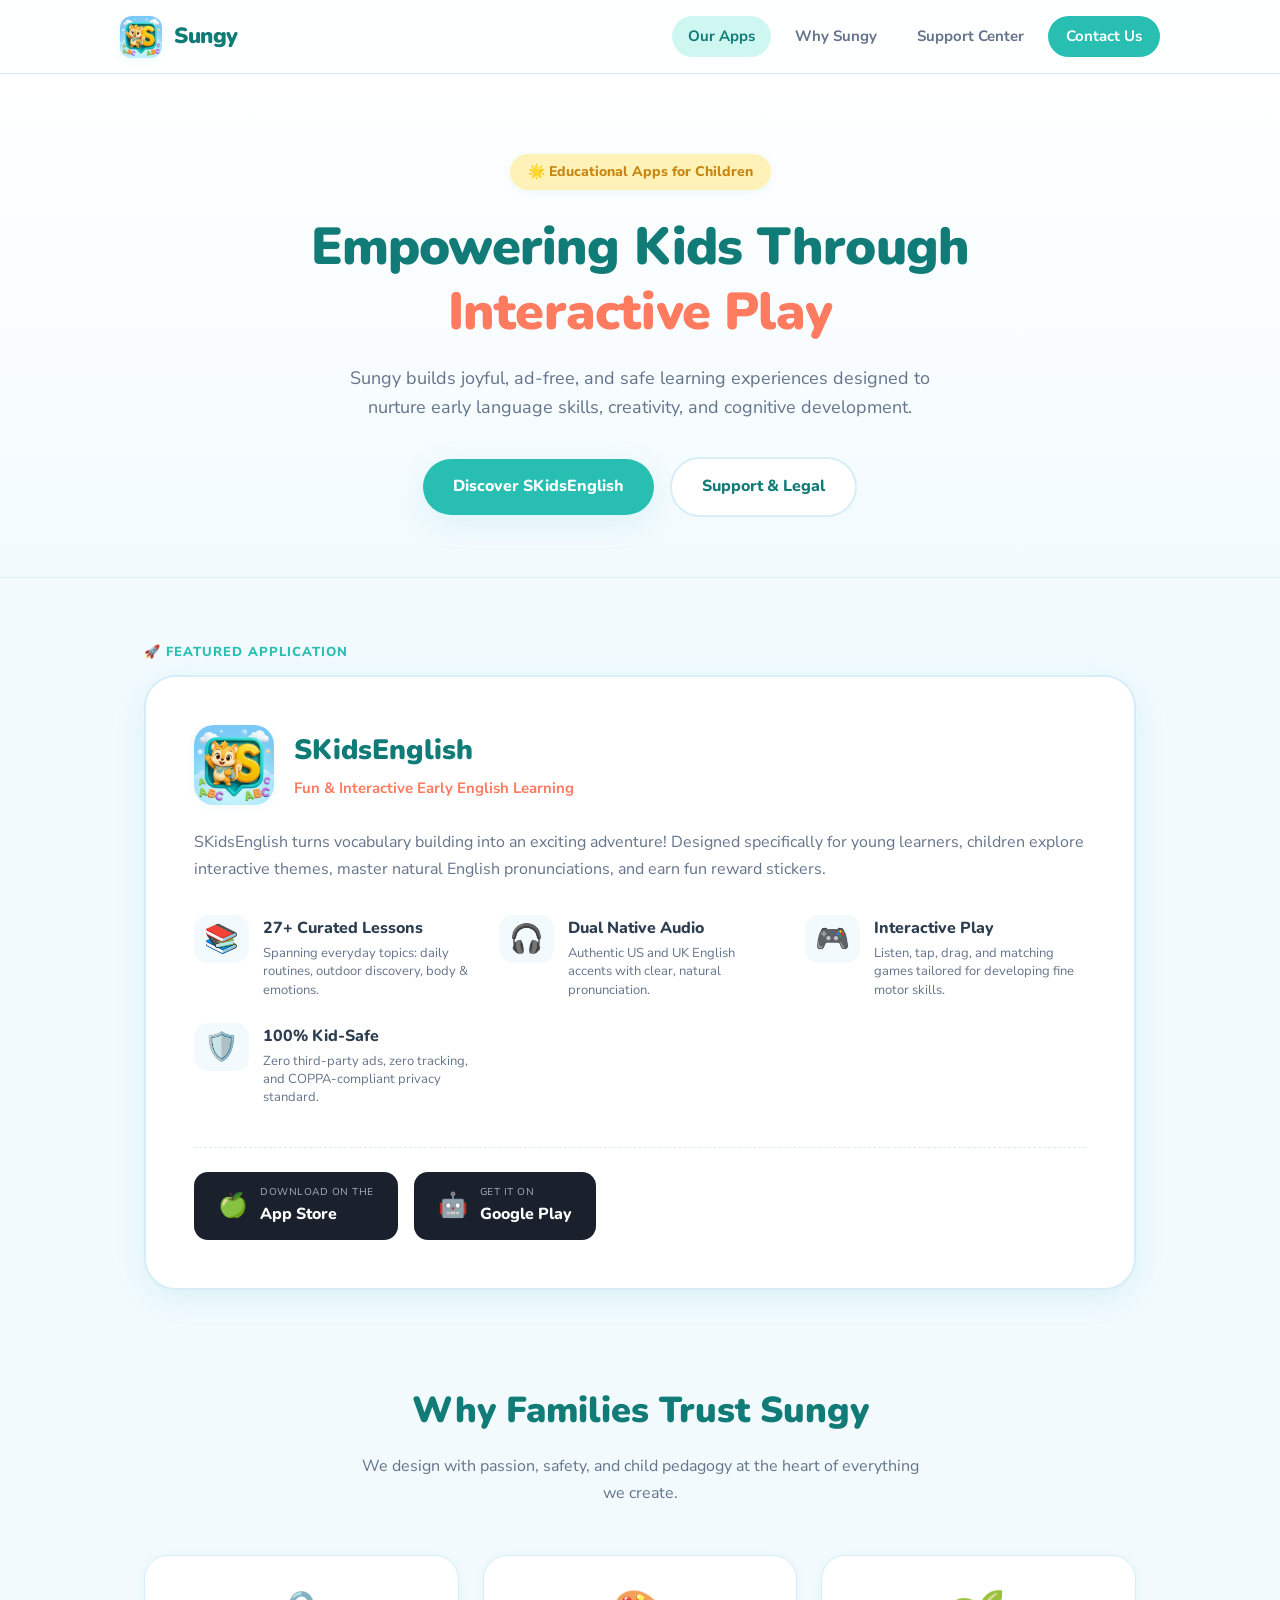
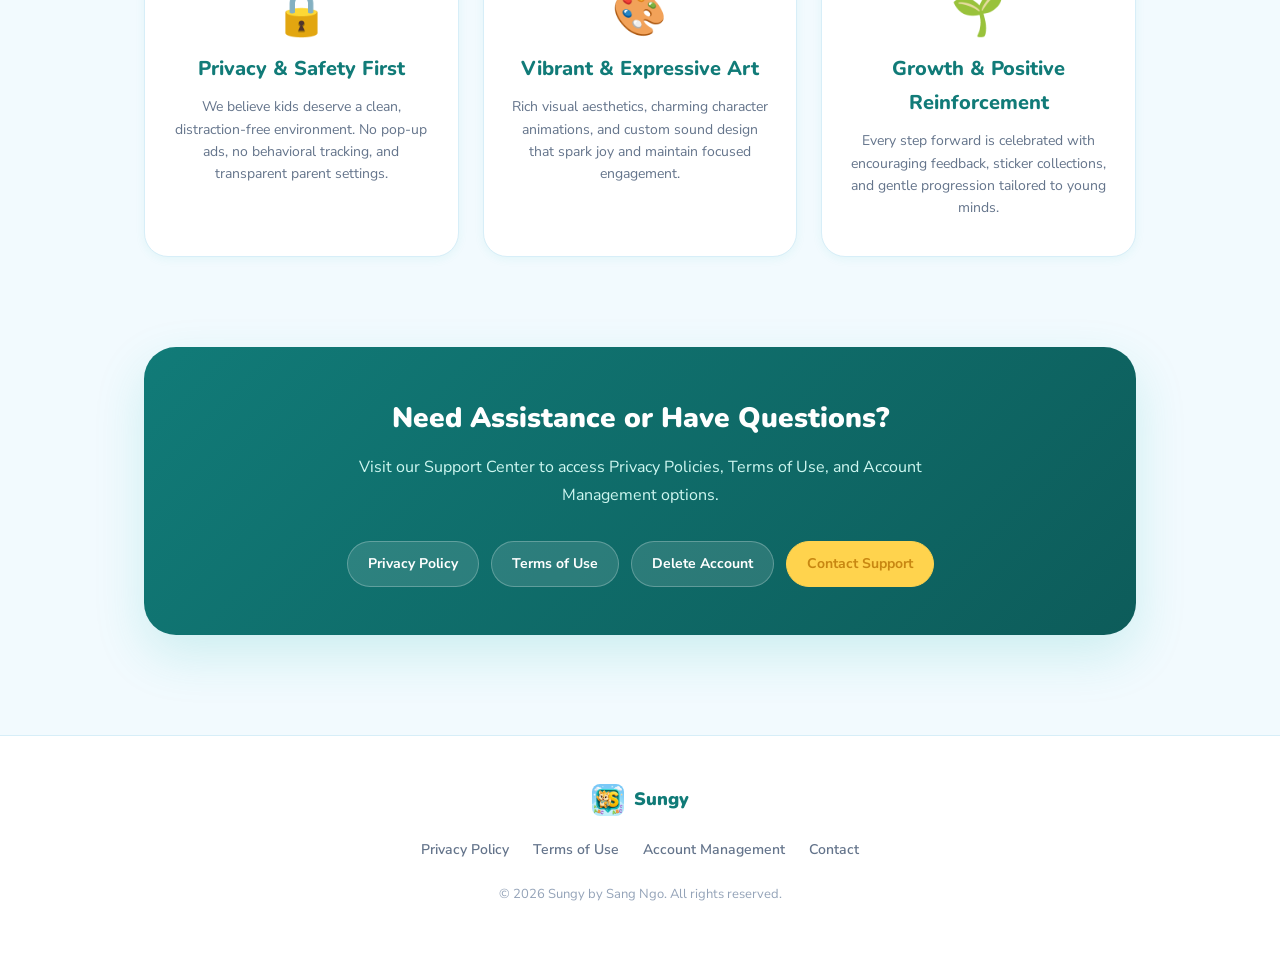
==== sungy-home/index.html @ ee7c5d1b "feat: add sungy-home landing page" ====
<!DOCTYPE html>
<html lang="en">
<head>
  <meta charset="UTF-8">
  <meta name="viewport" content="width=device-width, initial-scale=1.0">
  <title>Sungy – Inspiring Safe & Interactive Learning for Kids</title>
  <meta name="description" content="Sungy creates engaging, ad-free educational applications for children, featuring SKidsEnglish for early language acquisition.">
  <link rel="icon" type="image/png" href="icon.png">
  <link rel="stylesheet" href="style.css">
</head>
<body>

  <!-- Navbar -->
  <nav class="navbar">
    <div class="navbar-inner">
      <a href="index.html" class="nav-brand">
        <img src="icon.png" alt="Sungy Logo" class="nav-brand-icon">
        <span class="nav-brand-name">Sungy</span>
      </a>
      <ul class="nav-links">
        <li><a href="#apps" class="active">Our Apps</a></li>
        <li><a href="#about">Why Sungy</a></li>
        <li><a href="https://support.sungy.net/" target="_blank">Support Center</a></li>
        <li><a href="mailto:beanngo1990@gmail.com" class="btn-nav">Contact Us</a></li>
      </ul>
    </div>
  </nav>

  <!-- Hero Section -->
  <header class="hero">
    <div class="hero-container">
      <div class="hero-badge">🌟 Educational Apps for Children</div>
      <h1>Empowering Kids Through <span class="highlight">Interactive Play</span></h1>
      <p class="hero-subtitle">
        Sungy builds joyful, ad-free, and safe learning experiences designed to nurture early language skills, creativity, and cognitive development.
      </p>
      <div class="hero-cta">
        <a href="#skids-english" class="btn btn-primary">Discover SKidsEnglish</a>
        <a href="https://support.sungy.net/" class="btn btn-secondary" target="_blank">Support & Legal</a>
      </div>
    </div>
  </header>

  <main class="page">

    <!-- Featured App Section -->
    <section id="skids-english" class="featured-app-section">
      <div class="section-badge">🚀 Featured Application</div>
      <div class="app-card">
        <div class="app-info">
          <div class="app-header">
            <img src="icon.png" alt="SKidsEnglish Icon" class="app-icon">
            <div>
              <h2 class="app-title">SKidsEnglish</h2>
              <span class="app-tagline">Fun & Interactive Early English Learning</span>
            </div>
          </div>
          <p class="app-description">
            SKidsEnglish turns vocabulary building into an exciting adventure! Designed specifically for young learners, children explore interactive themes, master natural English pronunciations, and earn fun reward stickers.
          </p>

          <div class="feature-list">
            <div class="feature-item">
              <span class="feature-icon">📚</span>
              <div>
                <strong>27+ Curated Lessons</strong>
                <p>Spanning everyday topics: daily routines, outdoor discovery, body & emotions.</p>
              </div>
            </div>
            <div class="feature-item">
              <span class="feature-icon">🎧</span>
              <div>
                <strong>Dual Native Audio</strong>
                <p>Authentic US and UK English accents with clear, natural pronunciation.</p>
              </div>
            </div>
            <div class="feature-item">
              <span class="feature-icon">🎮</span>
              <div>
                <strong>Interactive Play</strong>
                <p>Listen, tap, drag, and matching games tailored for developing fine motor skills.</p>
              </div>
            </div>
            <div class="feature-item">
              <span class="feature-icon">🛡️</span>
              <div>
                <strong>100% Kid-Safe</strong>
                <p>Zero third-party ads, zero tracking, and COPPA-compliant privacy standard.</p>
              </div>
            </div>
          </div>

          <div class="store-buttons">
            <div class="store-badge-placeholder">
              <span class="store-icon">🍏</span>
              <div>
                <span class="store-small">Download on the</span>
                <span class="store-name">App Store</span>
              </div>
            </div>
            <div class="store-badge-placeholder">
              <span class="store-icon">🤖</span>
              <div>
                <span class="store-small">GET IT ON</span>
                <span class="store-name">Google Play</span>
              </div>
            </div>
          </div>
        </div>
      </div>
    </section>

    <!-- Why Sungy / Core Values -->
    <section id="about" class="values-section">
      <h2 class="section-title">Why Families Trust <span class="highlight">Sungy</span></h2>
      <p class="section-subtitle">We design with passion, safety, and child pedagogy at the heart of everything we create.</p>

      <div class="values-grid">
        <div class="value-card">
          <div class="value-emoji">🔒</div>
          <h3>Privacy & Safety First</h3>
          <p>We believe kids deserve a clean, distraction-free environment. No pop-up ads, no behavioral tracking, and transparent parent settings.</p>
        </div>

        <div class="value-card">
          <div class="value-emoji">🎨</div>
          <h3>Vibrant & Expressive Art</h3>
          <p>Rich visual aesthetics, charming character animations, and custom sound design that spark joy and maintain focused engagement.</p>
        </div>

        <div class="value-card">
          <div class="value-emoji">🌱</div>
          <h3>Growth & Positive Reinforcement</h3>
          <p>Every step forward is celebrated with encouraging feedback, sticker collections, and gentle progression tailored to young minds.</p>
        </div>
      </div>
    </section>

    <!-- Support & Contact Banner -->
    <section class="support-banner">
      <div class="support-content">
        <h2>Need Assistance or Have Questions?</h2>
        <p>Visit our Support Center to access Privacy Policies, Terms of Use, and Account Management options.</p>
        <div class="support-links">
          <a href="https://support.sungy.net/privacy-policy.html" class="support-btn" target="_blank">Privacy Policy</a>
          <a href="https://support.sungy.net/terms-of-use.html" class="support-btn" target="_blank">Terms of Use</a>
          <a href="https://support.sungy.net/delete-account.html" class="support-btn" target="_blank">Delete Account</a>
          <a href="mailto:beanngo1990@gmail.com" class="support-btn highlight-btn">Contact Support</a>
        </div>
      </div>
    </section>

  </main>

  <!-- Footer -->
  <footer class="footer">
    <div class="footer-inner">
      <div class="footer-brand">
        <img src="icon.png" alt="Sungy Logo" class="footer-logo">
        <span>Sungy</span>
      </div>
      <ul class="footer-links">
        <li><a href="https://support.sungy.net/privacy-policy.html" target="_blank">Privacy Policy</a></li>
        <li><a href="https://support.sungy.net/terms-of-use.html" target="_blank">Terms of Use</a></li>
        <li><a href="https://support.sungy.net/delete-account.html" target="_blank">Account Management</a></li>
        <li><a href="mailto:beanngo1990@gmail.com">Contact</a></li>
      </ul>
      <p class="footer-copy">© 2026 Sungy by Sang Ngo. All rights reserved.</p>
    </div>
  </footer>

</body>
</html>
---- sungy-home/style.css ----
/* ============================================
   Sungy – sungy.net (Apex Landing Page)
   Brand Showcase & App Hub
   ============================================ */

@import url('https://fonts.googleapis.com/css2?family=Nunito:wght@400;500;600;700;800;900&family=Nunito+Sans:wght@400;500;600;700&display=swap');

/* ---- Tokens ---- */
:root {
  --primary:        #28BFB2;
  --primary-dark:   #117B78;
  --primary-soft:   #CFF7F1;
  --secondary:      #FFD34D;
  --secondary-dark: #C88712;
  --secondary-soft: #FFF2B8;
  --accent:         #FF7B5F;
  --accent-dark:    #D94B36;
  --accent-soft:    #FFE1D8;
  --bg:             #F2FAFE;
  --surface:        #FFFFFF;
  --border:         #D7EEF8;
  --text:           #2C3E50;
  --text-soft:      #64748B;
  --muted:          #94A3B8;

  --radius-sm:  8px;
  --radius-md:  16px;
  --radius-lg:  24px;
  --radius-xl:  32px;

  --shadow-sm:  0 2px 10px rgba(40,191,178,0.08);
  --shadow-md:  0 8px 30px rgba(40,191,178,0.12);
  --shadow-lg:  0 20px 50px rgba(40,191,178,0.18);

  --nav-h: 74px;
  --max-w: 1040px;
}

/* ---- Reset ---- */
*, *::before, *::after { box-sizing: border-box; margin: 0; padding: 0; }

html { scroll-behavior: smooth; }

body {
  font-family: 'Nunito Sans', system-ui, -apple-system, sans-serif;
  background: var(--bg);
  color: var(--text);
  line-height: 1.7;
  min-height: 100vh;
  -webkit-font-smoothing: antialiased;
}

/* ---- Navbar ---- */
.navbar {
  position: sticky;
  top: 0;
  z-index: 100;
  height: var(--nav-h);
  background: rgba(255,255,255,0.92);
  backdrop-filter: blur(16px);
  -webkit-backdrop-filter: blur(16px);
  border-bottom: 1px solid var(--border);
  display: flex;
  align-items: center;
  padding: 0 24px;
}

.navbar-inner {
  max-width: var(--max-w);
  width: 100%;
  margin: 0 auto;
  display: flex;
  align-items: center;
  justify-content: space-between;
  gap: 16px;
}

.nav-brand {
  display: flex;
  align-items: center;
  gap: 12px;
  text-decoration: none;
}

.nav-brand-icon {
  width: 42px;
  height: 42px;
  border-radius: 12px;
  object-fit: cover;
  box-shadow: var(--shadow-sm);
}

.nav-brand-name {
  font-family: 'Nunito', sans-serif;
  font-weight: 900;
  font-size: 22px;
  color: var(--primary-dark);
  letter-spacing: -0.4px;
}

.nav-links {
  display: flex;
  align-items: center;
  gap: 8px;
  list-style: none;
}

.nav-links a {
  display: inline-block;
  padding: 8px 16px;
  border-radius: 999px;
  font-size: 15px;
  font-weight: 700;
  color: var(--text-soft);
  text-decoration: none;
  transition: all 0.2s ease;
}

.nav-links a:hover,
.nav-links a.active {
  background: var(--primary-soft);
  color: var(--primary-dark);
}

.nav-links a.btn-nav {
  background: var(--primary);
  color: #fff;
  padding: 8px 18px;
}

.nav-links a.btn-nav:hover {
  background: var(--primary-dark);
  color: #fff;
  box-shadow: var(--shadow-sm);
}

/* ---- Hero Section ---- */
.hero {
  text-align: center;
  padding: 80px 24px 60px;
  background: linear-gradient(180deg, #FFFFFF 0%, var(--bg) 100%);
  border-bottom: 1px solid var(--border);
}

.hero-container {
  max-width: 800px;
  margin: 0 auto;
}

.hero-badge {
  display: inline-flex;
  align-items: center;
  gap: 6px;
  padding: 6px 18px;
  background: var(--secondary-soft);
  color: var(--secondary-dark);
  border-radius: 999px;
  font-size: 14px;
  font-weight: 800;
  margin-bottom: 24px;
  box-shadow: var(--shadow-sm);
}

.hero h1 {
  font-family: 'Nunito', sans-serif;
  font-size: clamp(32px, 5vw, 52px);
  font-weight: 900;
  color: var(--primary-dark);
  letter-spacing: -0.8px;
  line-height: 1.25;
  margin-bottom: 20px;
}

.hero h1 .highlight {
  color: var(--accent);
  position: relative;
}

.hero-subtitle {
  font-size: 18px;
  color: var(--text-soft);
  max-width: 620px;
  margin: 0 auto 36px;
  line-height: 1.6;
}

.hero-cta {
  display: flex;
  align-items: center;
  justify-content: center;
  gap: 16px;
  flex-wrap: wrap;
}

.btn {
  display: inline-flex;
  align-items: center;
  justify-content: center;
  padding: 14px 30px;
  border-radius: 999px;
  font-family: 'Nunito', sans-serif;
  font-weight: 800;
  font-size: 16px;
  text-decoration: none;
  transition: all 0.25s ease;
  cursor: pointer;
}

.btn-primary {
  background: var(--primary);
  color: #FFFFFF;
  box-shadow: var(--shadow-md);
}

.btn-primary:hover {
  background: var(--primary-dark);
  transform: translateY(-2px);
  box-shadow: var(--shadow-lg);
}

.btn-secondary {
  background: var(--surface);
  color: var(--primary-dark);
  border: 2px solid var(--border);
}

.btn-secondary:hover {
  border-color: var(--primary);
  background: var(--primary-soft);
  transform: translateY(-2px);
}

/* ---- Page Layout ---- */
.page {
  max-width: var(--max-w);
  margin: 0 auto;
  padding: 60px 24px 100px;
}

/* ---- Section Common ---- */
.section-badge {
  display: inline-block;
  font-size: 13px;
  font-weight: 800;
  text-transform: uppercase;
  letter-spacing: 1px;
  color: var(--primary);
  margin-bottom: 12px;
}

.section-title {
  font-family: 'Nunito', sans-serif;
  font-size: clamp(26px, 4vw, 36px);
  font-weight: 900;
  color: var(--primary-dark);
  margin-bottom: 12px;
  text-align: center;
}

.section-subtitle {
  font-size: 16px;
  color: var(--text-soft);
  text-align: center;
  max-width: 560px;
  margin: 0 auto 48px;
}

/* ---- Featured App Card ---- */
.featured-app-section {
  margin-bottom: 90px;
}

.app-card {
  background: var(--surface);
  border: 2px solid var(--border);
  border-radius: var(--radius-xl);
  padding: 48px;
  box-shadow: var(--shadow-md);
  transition: transform 0.3s ease, box-shadow 0.3s ease;
}

.app-card:hover {
  box-shadow: var(--shadow-lg);
}

.app-header {
  display: flex;
  align-items: center;
  gap: 20px;
  margin-bottom: 24px;
}

.app-icon {
  width: 80px;
  height: 80px;
  border-radius: 20px;
  object-fit: cover;
  box-shadow: var(--shadow-sm);
}

.app-title {
  font-family: 'Nunito', sans-serif;
  font-size: 28px;
  font-weight: 900;
  color: var(--primary-dark);
}

.app-tagline {
  font-size: 15px;
  font-weight: 700;
  color: var(--accent);
}

.app-description {
  font-size: 16px;
  color: var(--text-soft);
  margin-bottom: 32px;
  line-height: 1.7;
}

/* Feature List */
.feature-list {
  display: grid;
  grid-template-columns: repeat(auto-fit, minmax(220px, 1fr));
  gap: 24px;
  margin-bottom: 40px;
}

.feature-item {
  display: flex;
  align-items: flex-start;
  gap: 14px;
}

.feature-icon {
  font-size: 28px;
  line-height: 1;
  background: var(--bg);
  padding: 10px;
  border-radius: 14px;
}

.feature-item strong {
  display: block;
  font-family: 'Nunito', sans-serif;
  font-size: 16px;
  font-weight: 800;
  color: var(--text);
  margin-bottom: 2px;
}

.feature-item p {
  font-size: 13px;
  color: var(--text-soft);
  line-height: 1.4;
}

/* Store Buttons */
.store-buttons {
  display: flex;
  align-items: center;
  gap: 16px;
  flex-wrap: wrap;
  padding-top: 24px;
  border-top: 1px dashed var(--border);
}

.store-badge-placeholder {
  display: inline-flex;
  align-items: center;
  gap: 12px;
  padding: 12px 24px;
  background: #1A202C;
  color: #FFFFFF;
  border-radius: 14px;
  cursor: pointer;
  transition: opacity 0.2s, transform 0.2s;
  user-select: none;
}

.store-badge-placeholder:hover {
  opacity: 0.9;
  transform: translateY(-2px);
}

.store-icon {
  font-size: 24px;
}

.store-small {
  display: block;
  font-size: 10px;
  text-transform: uppercase;
  letter-spacing: 0.5px;
  color: #A0AEC0;
}

.store-name {
  font-family: 'Nunito', sans-serif;
  font-size: 16px;
  font-weight: 800;
}

/* ---- Values Section ---- */
.values-section {
  margin-bottom: 90px;
}

.values-grid {
  display: grid;
  grid-template-columns: repeat(auto-fit, minmax(280px, 1fr));
  gap: 24px;
}

.value-card {
  background: var(--surface);
  border: 1.5px solid var(--border);
  border-radius: var(--radius-lg);
  padding: 36px 28px;
  text-align: center;
  box-shadow: var(--shadow-sm);
  transition: transform 0.25s, border-color 0.25s, box-shadow 0.25s;
}

.value-card:hover {
  transform: translateY(-4px);
  border-color: var(--primary);
  box-shadow: var(--shadow-md);
}

.value-emoji {
  font-size: 44px;
  margin-bottom: 16px;
  line-height: 1;
}

.value-card h3 {
  font-family: 'Nunito', sans-serif;
  font-size: 20px;
  font-weight: 800;
  color: var(--primary-dark);
  margin-bottom: 10px;
}

.value-card p {
  font-size: 14px;
  color: var(--text-soft);
  line-height: 1.6;
}

/* ---- Support Banner ---- */
.support-banner {
  background: linear-gradient(135deg, var(--primary-dark) 0%, #0D5C5A 100%);
  color: #FFFFFF;
  border-radius: var(--radius-xl);
  padding: 48px 36px;
  text-align: center;
  box-shadow: var(--shadow-lg);
}

.support-content h2 {
  font-family: 'Nunito', sans-serif;
  font-size: 28px;
  font-weight: 900;
  margin-bottom: 12px;
}

.support-content p {
  font-size: 16px;
  color: var(--primary-soft);
  max-width: 600px;
  margin: 0 auto 32px;
}

.support-links {
  display: flex;
  justify-content: center;
  gap: 12px;
  flex-wrap: wrap;
}

.support-btn {
  padding: 10px 20px;
  background: rgba(255,255,255,0.12);
  border: 1px solid rgba(255,255,255,0.25);
  color: #FFFFFF;
  border-radius: 999px;
  font-size: 14px;
  font-weight: 700;
  text-decoration: none;
  transition: all 0.2s ease;
}

.support-btn:hover {
  background: #FFFFFF;
  color: var(--primary-dark);
}

.support-btn.highlight-btn {
  background: var(--secondary);
  color: var(--secondary-dark);
  border-color: var(--secondary);
}

.support-btn.highlight-btn:hover {
  background: #FFFFFF;
  color: var(--primary-dark);
  border-color: #FFFFFF;
}

/* ---- Footer ---- */
.footer {
  background: var(--surface);
  border-top: 1px solid var(--border);
  padding: 48px 24px;
  text-align: center;
}

.footer-inner {
  max-width: var(--max-w);
  margin: 0 auto;
}

.footer-brand {
  display: flex;
  align-items: center;
  justify-content: center;
  gap: 10px;
  margin-bottom: 20px;
}

.footer-logo {
  width: 32px;
  height: 32px;
  border-radius: 8px;
}

.footer-brand span {
  font-family: 'Nunito', sans-serif;
  font-weight: 900;
  font-size: 18px;
  color: var(--primary-dark);
}

.footer-links {
  display: flex;
  justify-content: center;
  gap: 24px;
  flex-wrap: wrap;
  margin-bottom: 20px;
  list-style: none;
}

.footer-links a {
  font-size: 14px;
  font-weight: 600;
  color: var(--text-soft);
  text-decoration: none;
  transition: color 0.2s;
}

.footer-links a:hover {
  color: var(--primary);
}

.footer-copy {
  font-size: 13px;
  color: var(--muted);
}

/* ---- Responsive ---- */
@media (max-width: 768px) {
  .app-card { padding: 28px 20px; }
  .feature-list { grid-template-columns: 1fr; }
  .support-banner { padding: 36px 20px; }
  .nav-links a:not(.btn-nav) { display: none; }
}
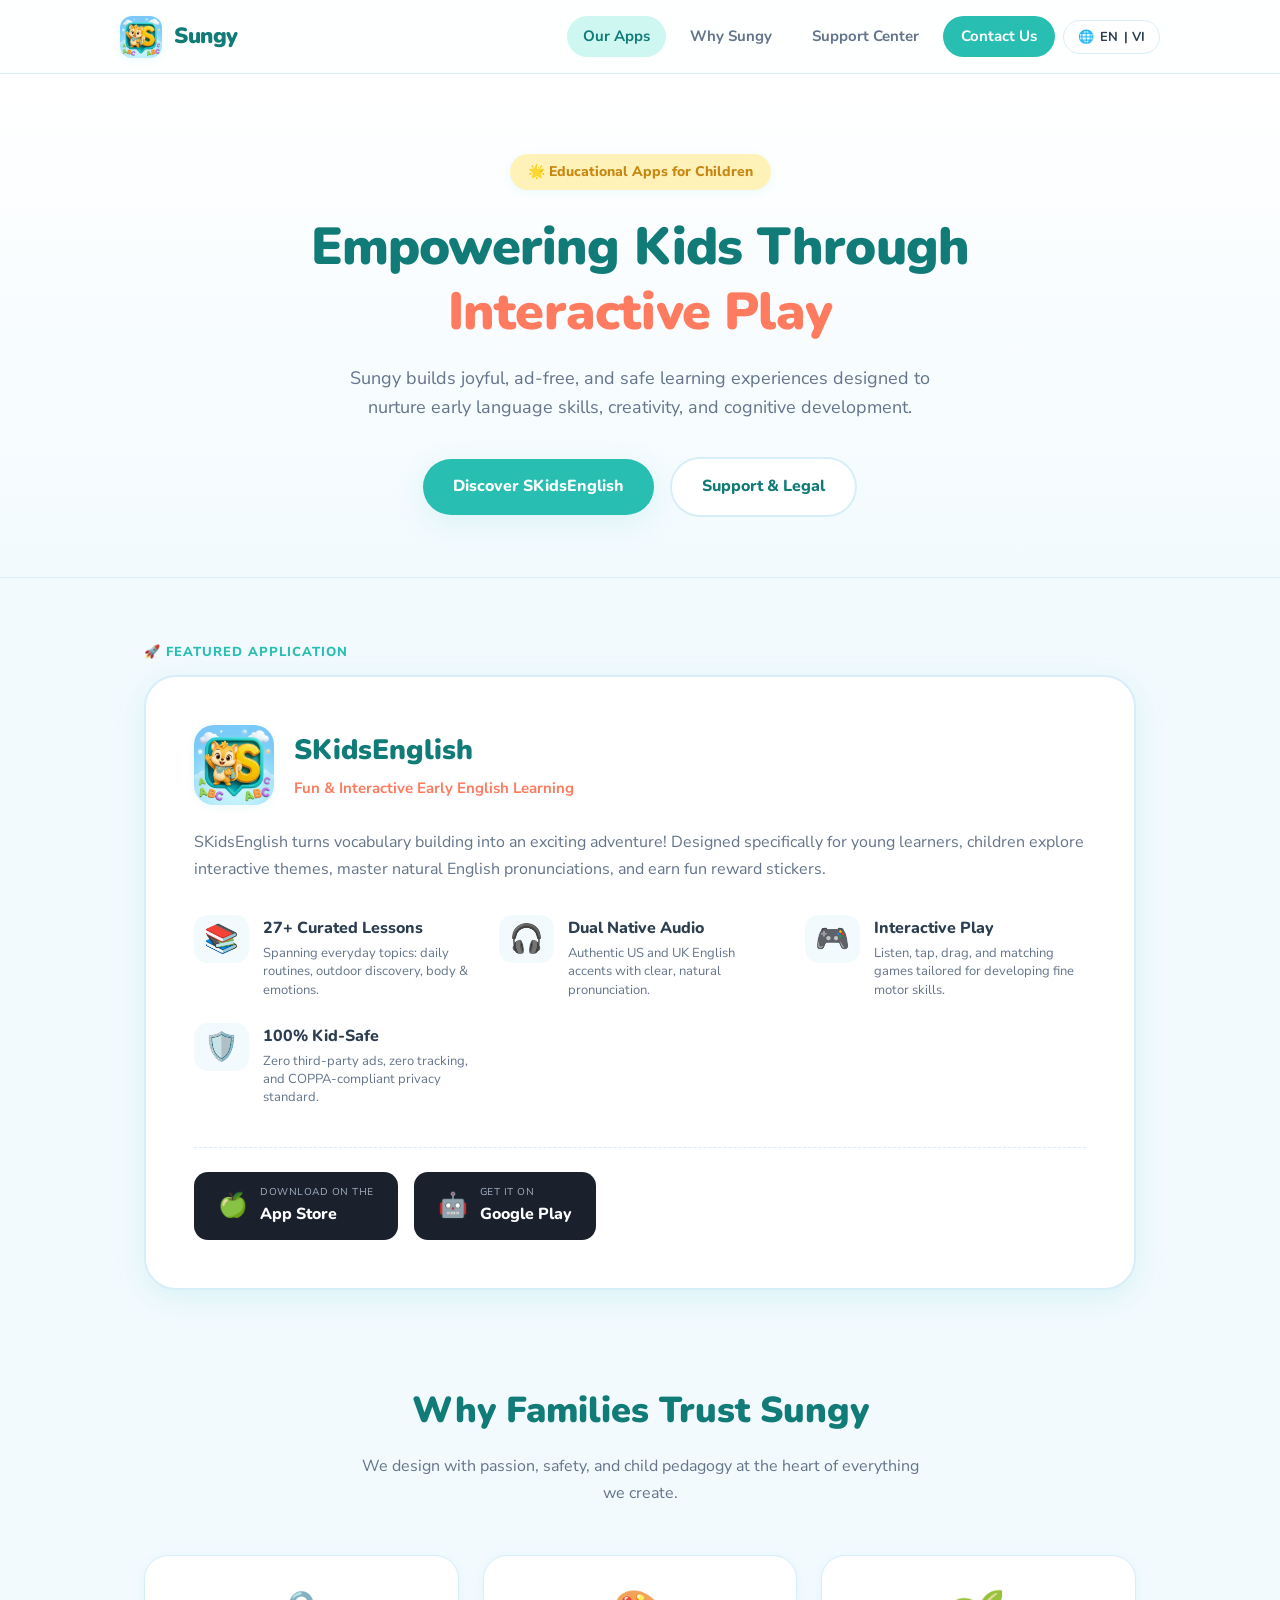
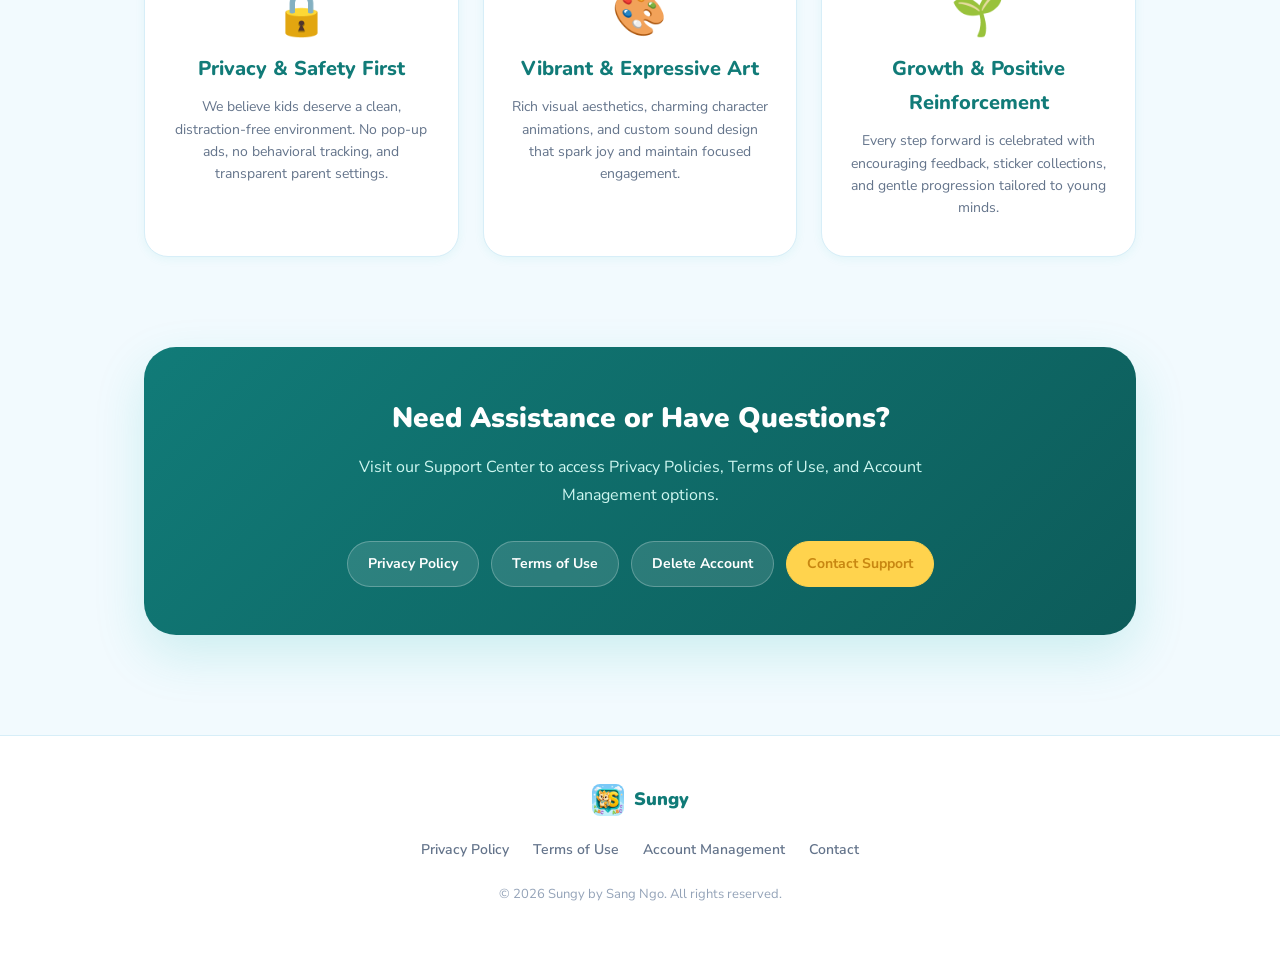
==== commit 2df909e9: "feat: add bilingual i18n support (VI/EN) with auto-detection for sungy-home" ====
--- a/sungy-home/index.html
+++ b/sungy-home/index.html
@@ -18,10 +18,15 @@
         <span class="nav-brand-name">Sungy</span>
       </a>
       <ul class="nav-links">
-        <li><a href="#apps" class="active">Our Apps</a></li>
-        <li><a href="#about">Why Sungy</a></li>
-        <li><a href="https://support.sungy.net/" target="_blank">Support Center</a></li>
-        <li><a href="mailto:beanngo1990@gmail.com" class="btn-nav">Contact Us</a></li>
+        <li><a href="#apps" class="active" data-i18n="nav.apps">Our Apps</a></li>
+        <li><a href="#about" data-i18n="nav.about">Why Sungy</a></li>
+        <li><a href="https://support.sungy.net/" target="_blank" data-i18n="nav.support">Support Center</a></li>
+        <li><a href="mailto:beanngo1990@gmail.com" class="btn-nav" data-i18n="nav.contact">Contact Us</a></li>
+        <li>
+          <button id="lang-toggle" class="lang-toggle-btn" aria-label="Toggle language">
+            🌐 <strong>EN</strong> | VI
+          </button>
+        </li>
       </ul>
     </div>
   </nav>
@@ -29,14 +34,14 @@
   <!-- Hero Section -->
   <header class="hero">
     <div class="hero-container">
-      <div class="hero-badge">🌟 Educational Apps for Children</div>
-      <h1>Empowering Kids Through <span class="highlight">Interactive Play</span></h1>
-      <p class="hero-subtitle">
+      <div class="hero-badge" data-i18n="hero.badge">🌟 Educational Apps for Children</div>
+      <h1 data-i18n="hero.title">Empowering Kids Through <span class="highlight">Interactive Play</span></h1>
+      <p class="hero-subtitle" data-i18n="hero.subtitle">
         Sungy builds joyful, ad-free, and safe learning experiences designed to nurture early language skills, creativity, and cognitive development.
       </p>
       <div class="hero-cta">
-        <a href="#skids-english" class="btn btn-primary">Discover SKidsEnglish</a>
-        <a href="https://support.sungy.net/" class="btn btn-secondary" target="_blank">Support & Legal</a>
+        <a href="#skids-english" class="btn btn-primary" data-i18n="hero.ctaPrimary">Discover SKidsEnglish</a>
+        <a href="https://support.sungy.net/" class="btn btn-secondary" target="_blank" data-i18n="hero.ctaSecondary">Support & Legal</a>
       </div>
     </div>
   </header>
@@ -45,17 +50,17 @@
 
     <!-- Featured App Section -->
     <section id="skids-english" class="featured-app-section">
-      <div class="section-badge">🚀 Featured Application</div>
+      <div class="section-badge" data-i18n="featured.badge">🚀 Featured Application</div>
       <div class="app-card">
         <div class="app-info">
           <div class="app-header">
             <img src="icon.png" alt="SKidsEnglish Icon" class="app-icon">
             <div>
-              <h2 class="app-title">SKidsEnglish</h2>
-              <span class="app-tagline">Fun & Interactive Early English Learning</span>
+              <h2 class="app-title" data-i18n="featured.title">SKidsEnglish</h2>
+              <span class="app-tagline" data-i18n="featured.tagline">Fun & Interactive Early English Learning</span>
             </div>
           </div>
-          <p class="app-description">
+          <p class="app-description" data-i18n="featured.desc">
             SKidsEnglish turns vocabulary building into an exciting adventure! Designed specifically for young learners, children explore interactive themes, master natural English pronunciations, and earn fun reward stickers.
           </p>
 
@@ -63,29 +68,29 @@
             <div class="feature-item">
               <span class="feature-icon">📚</span>
               <div>
-                <strong>27+ Curated Lessons</strong>
-                <p>Spanning everyday topics: daily routines, outdoor discovery, body & emotions.</p>
+                <strong data-i18n="featured.f1Title">27+ Curated Lessons</strong>
+                <p data-i18n="featured.f1Desc">Spanning everyday topics: daily routines, outdoor discovery, body & emotions.</p>
               </div>
             </div>
             <div class="feature-item">
               <span class="feature-icon">🎧</span>
               <div>
-                <strong>Dual Native Audio</strong>
-                <p>Authentic US and UK English accents with clear, natural pronunciation.</p>
+                <strong data-i18n="featured.f2Title">Dual Native Audio</strong>
+                <p data-i18n="featured.f2Desc">Authentic US and UK English accents with clear, natural pronunciation.</p>
               </div>
             </div>
             <div class="feature-item">
               <span class="feature-icon">🎮</span>
               <div>
-                <strong>Interactive Play</strong>
-                <p>Listen, tap, drag, and matching games tailored for developing fine motor skills.</p>
+                <strong data-i18n="featured.f3Title">Interactive Play</strong>
+                <p data-i18n="featured.f3Desc">Listen, tap, drag, and matching games tailored for developing fine motor skills.</p>
               </div>
             </div>
             <div class="feature-item">
               <span class="feature-icon">🛡️</span>
               <div>
-                <strong>100% Kid-Safe</strong>
-                <p>Zero third-party ads, zero tracking, and COPPA-compliant privacy standard.</p>
+                <strong data-i18n="featured.f4Title">100% Kid-Safe</strong>
+                <p data-i18n="featured.f4Desc">Zero third-party ads, zero tracking, and COPPA-compliant privacy standard.</p>
               </div>
             </div>
           </div>
@@ -94,14 +99,14 @@
             <div class="store-badge-placeholder">
               <span class="store-icon">🍏</span>
               <div>
-                <span class="store-small">Download on the</span>
+                <span class="store-small" data-i18n="featured.storeAppStoreSmall">Download on the</span>
                 <span class="store-name">App Store</span>
               </div>
             </div>
             <div class="store-badge-placeholder">
               <span class="store-icon">🤖</span>
               <div>
-                <span class="store-small">GET IT ON</span>
+                <span class="store-small" data-i18n="featured.storeGooglePlaySmall">GET IT ON</span>
                 <span class="store-name">Google Play</span>
               </div>
             </div>
@@ -112,26 +117,26 @@
 
     <!-- Why Sungy / Core Values -->
     <section id="about" class="values-section">
-      <h2 class="section-title">Why Families Trust <span class="highlight">Sungy</span></h2>
-      <p class="section-subtitle">We design with passion, safety, and child pedagogy at the heart of everything we create.</p>
+      <h2 class="section-title" data-i18n="values.title">Why Families Trust <span class="highlight">Sungy</span></h2>
+      <p class="section-subtitle" data-i18n="values.subtitle">We design with passion, safety, and child pedagogy at the heart of everything we create.</p>
 
       <div class="values-grid">
         <div class="value-card">
           <div class="value-emoji">🔒</div>
-          <h3>Privacy & Safety First</h3>
-          <p>We believe kids deserve a clean, distraction-free environment. No pop-up ads, no behavioral tracking, and transparent parent settings.</p>
+          <h3 data-i18n="values.v1Title">Privacy & Safety First</h3>
+          <p data-i18n="values.v1Desc">We believe kids deserve a clean, distraction-free environment. No pop-up ads, no behavioral tracking, and transparent parent settings.</p>
         </div>
 
         <div class="value-card">
           <div class="value-emoji">🎨</div>
-          <h3>Vibrant & Expressive Art</h3>
-          <p>Rich visual aesthetics, charming character animations, and custom sound design that spark joy and maintain focused engagement.</p>
+          <h3 data-i18n="values.v2Title">Vibrant & Expressive Art</h3>
+          <p data-i18n="values.v2Desc">Rich visual aesthetics, charming character animations, and custom sound design that spark joy and maintain focused engagement.</p>
         </div>
 
         <div class="value-card">
           <div class="value-emoji">🌱</div>
-          <h3>Growth & Positive Reinforcement</h3>
-          <p>Every step forward is celebrated with encouraging feedback, sticker collections, and gentle progression tailored to young minds.</p>
+          <h3 data-i18n="values.v3Title">Growth & Positive Reinforcement</h3>
+          <p data-i18n="values.v3Desc">Every step forward is celebrated with encouraging feedback, sticker collections, and gentle progression tailored to young minds.</p>
         </div>
       </div>
     </section>
@@ -139,13 +144,13 @@
     <!-- Support & Contact Banner -->
     <section class="support-banner">
       <div class="support-content">
-        <h2>Need Assistance or Have Questions?</h2>
-        <p>Visit our Support Center to access Privacy Policies, Terms of Use, and Account Management options.</p>
+        <h2 data-i18n="supportBanner.title">Need Assistance or Have Questions?</h2>
+        <p data-i18n="supportBanner.subtitle">Visit our Support Center to access Privacy Policies, Terms of Use, and Account Management options.</p>
         <div class="support-links">
-          <a href="https://support.sungy.net/privacy-policy.html" class="support-btn" target="_blank">Privacy Policy</a>
-          <a href="https://support.sungy.net/terms-of-use.html" class="support-btn" target="_blank">Terms of Use</a>
-          <a href="https://support.sungy.net/delete-account.html" class="support-btn" target="_blank">Delete Account</a>
-          <a href="mailto:beanngo1990@gmail.com" class="support-btn highlight-btn">Contact Support</a>
+          <a href="https://support.sungy.net/privacy-policy.html" class="support-btn" target="_blank" data-i18n="supportBanner.privacy">Privacy Policy</a>
+          <a href="https://support.sungy.net/terms-of-use.html" class="support-btn" target="_blank" data-i18n="supportBanner.terms">Terms of Use</a>
+          <a href="https://support.sungy.net/delete-account.html" class="support-btn" target="_blank" data-i18n="supportBanner.deleteAccount">Delete Account</a>
+          <a href="mailto:beanngo1990@gmail.com" class="support-btn highlight-btn" data-i18n="supportBanner.contact">Contact Support</a>
         </div>
       </div>
     </section>
@@ -160,14 +165,15 @@
         <span>Sungy</span>
       </div>
       <ul class="footer-links">
-        <li><a href="https://support.sungy.net/privacy-policy.html" target="_blank">Privacy Policy</a></li>
-        <li><a href="https://support.sungy.net/terms-of-use.html" target="_blank">Terms of Use</a></li>
-        <li><a href="https://support.sungy.net/delete-account.html" target="_blank">Account Management</a></li>
-        <li><a href="mailto:beanngo1990@gmail.com">Contact</a></li>
+        <li><a href="https://support.sungy.net/privacy-policy.html" target="_blank" data-i18n="footer.privacy">Privacy Policy</a></li>
+        <li><a href="https://support.sungy.net/terms-of-use.html" target="_blank" data-i18n="footer.terms">Terms of Use</a></li>
+        <li><a href="https://support.sungy.net/delete-account.html" target="_blank" data-i18n="footer.account">Account Management</a></li>
+        <li><a href="mailto:beanngo1990@gmail.com" data-i18n="footer.contact">Contact</a></li>
       </ul>
-      <p class="footer-copy">© 2026 Sungy by Sang Ngo. All rights reserved.</p>
+      <p class="footer-copy" data-i18n="footer.copy">© 2026 Sungy by Sang Ngo. All rights reserved.</p>
     </div>
   </footer>
 
+  <script src="script.js"></script>
 </body>
 </html>
--- a/sungy-home/style.css
+++ b/sungy-home/style.css
@@ -134,6 +134,30 @@
   box-shadow: var(--shadow-sm);
 }
 
+/* Language Toggle Button */
+.lang-toggle-btn {
+  display: inline-flex;
+  align-items: center;
+  gap: 6px;
+  padding: 7px 14px;
+  background: var(--surface);
+  border: 1.5px solid var(--border);
+  border-radius: 999px;
+  font-family: 'Nunito', sans-serif;
+  font-size: 13px;
+  font-weight: 700;
+  color: var(--text);
+  cursor: pointer;
+  transition: all 0.2s ease;
+  user-select: none;
+}
+
+.lang-toggle-btn:hover {
+  background: var(--primary-soft);
+  border-color: var(--primary);
+  color: var(--primary-dark);
+}
+
 /* ---- Hero Section ---- */
 .hero {
   text-align: center;
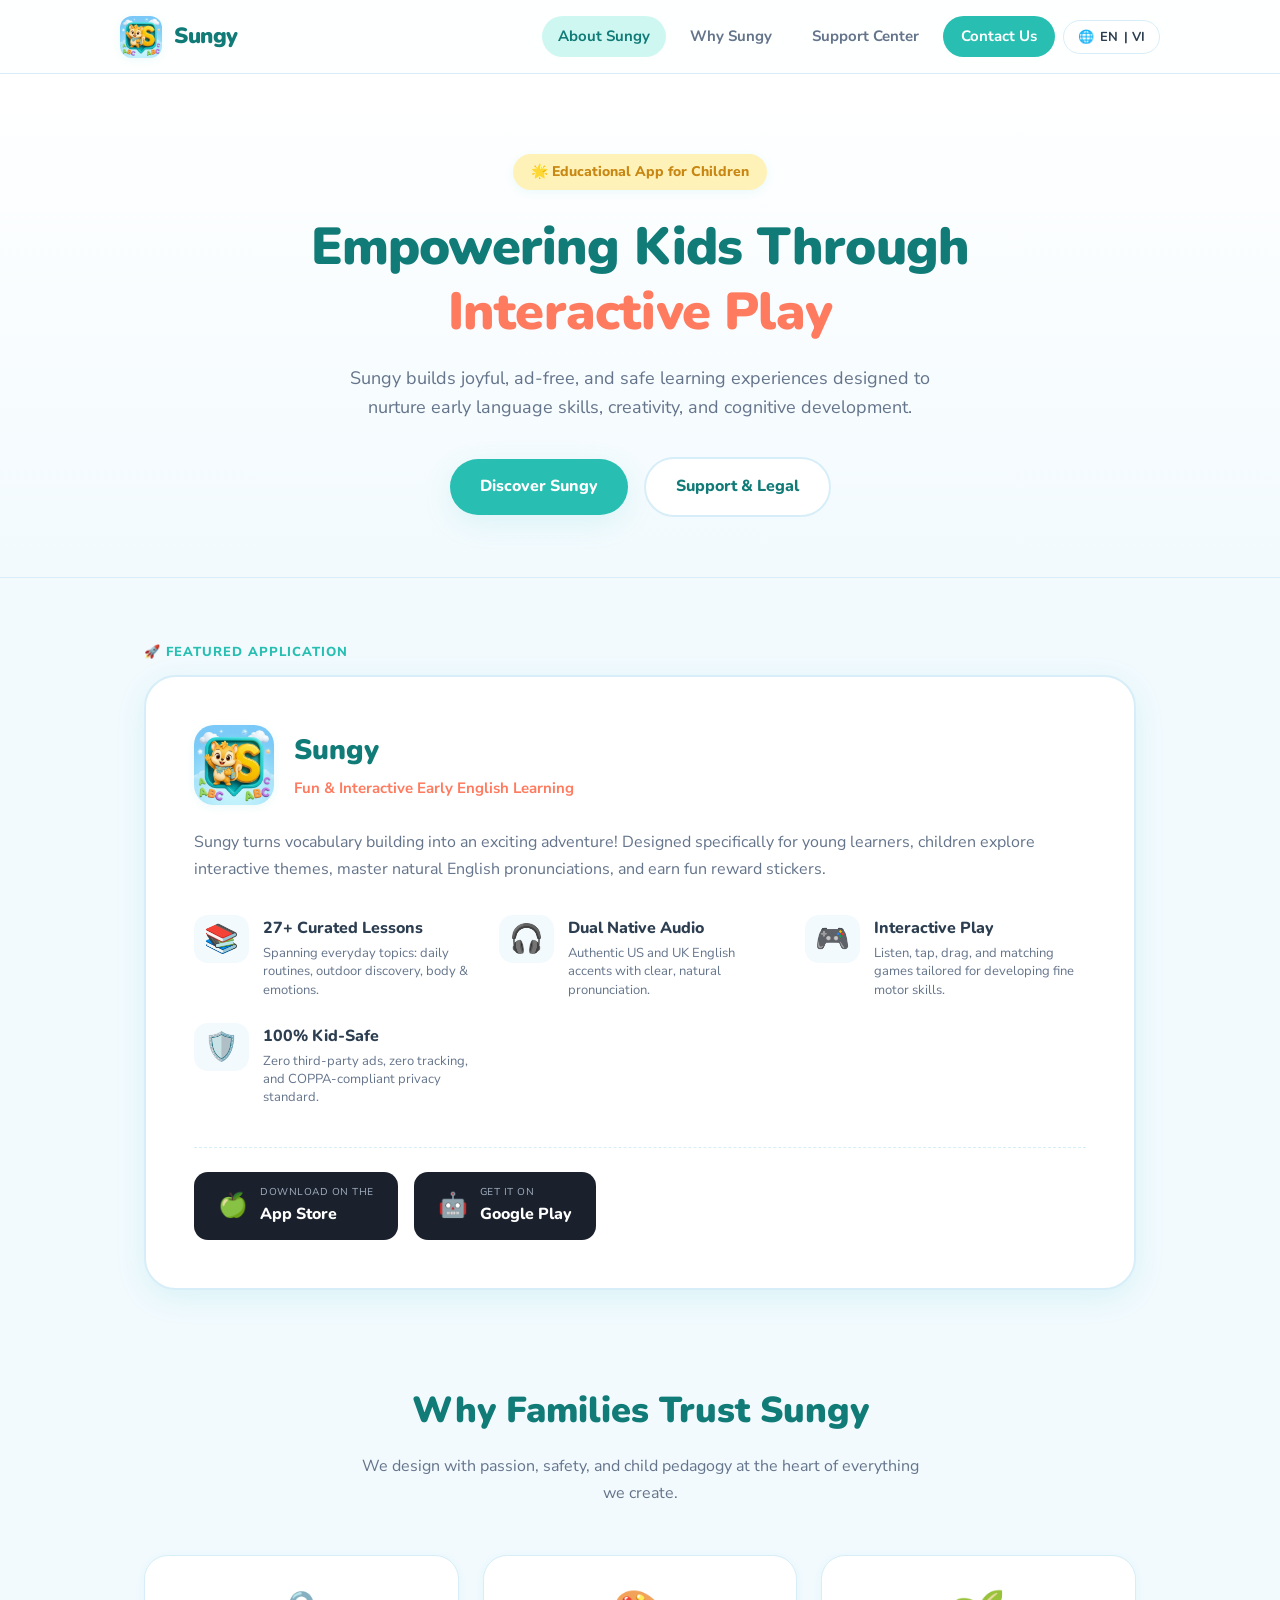
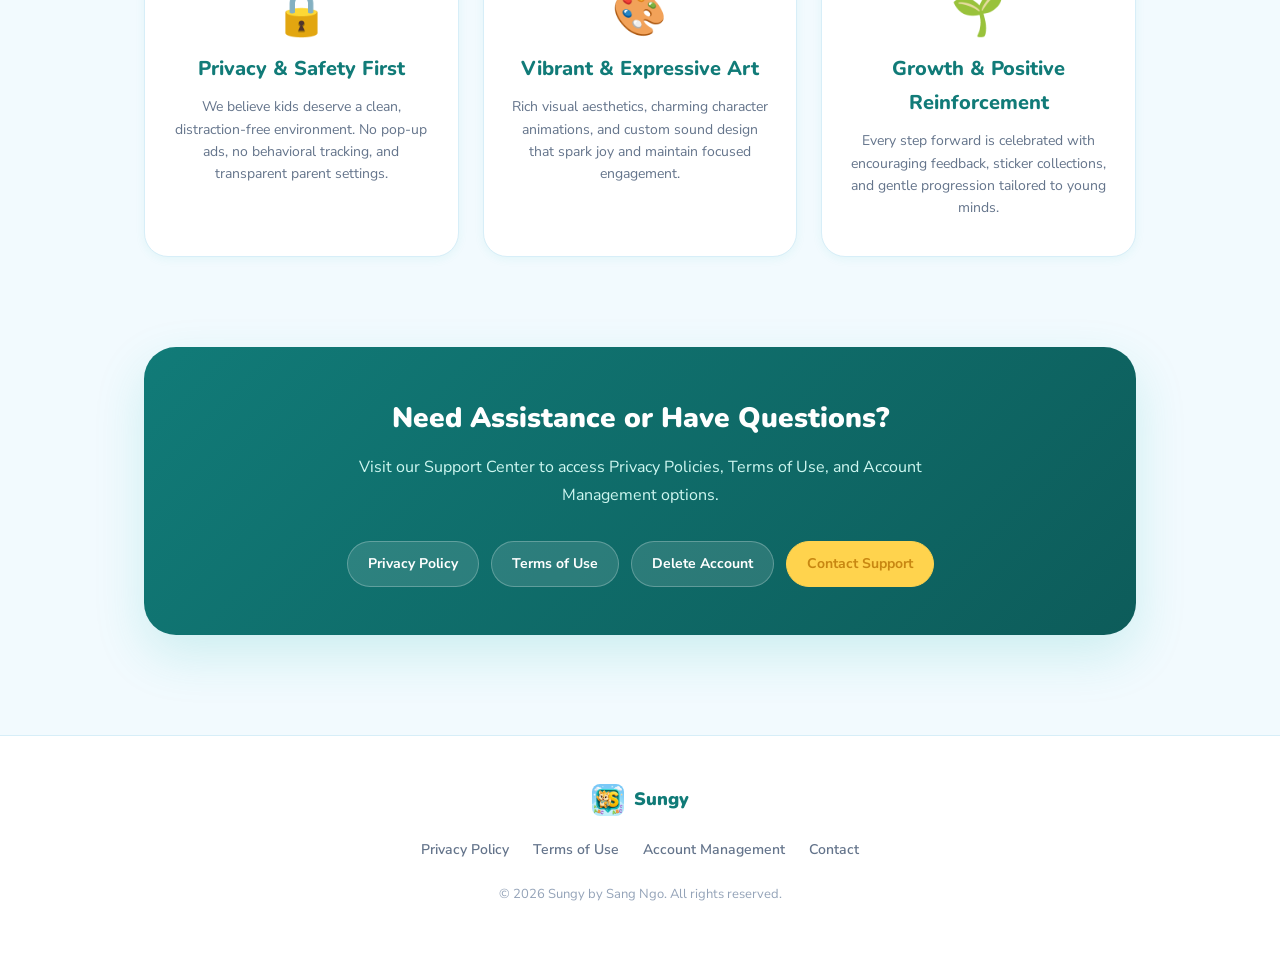
==== commit 314a4472: "fix: update app name to Sungy across all languages" ====
--- a/sungy-home/index.html
+++ b/sungy-home/index.html
@@ -4,7 +4,7 @@
   <meta charset="UTF-8">
   <meta name="viewport" content="width=device-width, initial-scale=1.0">
   <title>Sungy – Inspiring Safe & Interactive Learning for Kids</title>
-  <meta name="description" content="Sungy creates engaging, ad-free educational applications for children, featuring SKidsEnglish for early language acquisition.">
+  <meta name="description" content="Sungy creates engaging, ad-free educational applications for children, featuring interactive English learning for early language acquisition.">
   <link rel="icon" type="image/png" href="icon.png">
   <link rel="stylesheet" href="style.css">
 </head>
@@ -18,7 +18,7 @@
         <span class="nav-brand-name">Sungy</span>
       </a>
       <ul class="nav-links">
-        <li><a href="#apps" class="active" data-i18n="nav.apps">Our Apps</a></li>
+        <li><a href="#sungy-app" class="active" data-i18n="nav.apps">About Sungy</a></li>
         <li><a href="#about" data-i18n="nav.about">Why Sungy</a></li>
         <li><a href="https://support.sungy.net/" target="_blank" data-i18n="nav.support">Support Center</a></li>
         <li><a href="mailto:beanngo1990@gmail.com" class="btn-nav" data-i18n="nav.contact">Contact Us</a></li>
@@ -34,13 +34,13 @@
   <!-- Hero Section -->
   <header class="hero">
     <div class="hero-container">
-      <div class="hero-badge" data-i18n="hero.badge">🌟 Educational Apps for Children</div>
+      <div class="hero-badge" data-i18n="hero.badge">🌟 Educational App for Children</div>
       <h1 data-i18n="hero.title">Empowering Kids Through <span class="highlight">Interactive Play</span></h1>
       <p class="hero-subtitle" data-i18n="hero.subtitle">
         Sungy builds joyful, ad-free, and safe learning experiences designed to nurture early language skills, creativity, and cognitive development.
       </p>
       <div class="hero-cta">
-        <a href="#skids-english" class="btn btn-primary" data-i18n="hero.ctaPrimary">Discover SKidsEnglish</a>
+        <a href="#sungy-app" class="btn btn-primary" data-i18n="hero.ctaPrimary">Discover Sungy</a>
         <a href="https://support.sungy.net/" class="btn btn-secondary" target="_blank" data-i18n="hero.ctaSecondary">Support & Legal</a>
       </div>
     </div>
@@ -49,19 +49,19 @@
   <main class="page">
 
     <!-- Featured App Section -->
-    <section id="skids-english" class="featured-app-section">
+    <section id="sungy-app" class="featured-app-section">
       <div class="section-badge" data-i18n="featured.badge">🚀 Featured Application</div>
       <div class="app-card">
         <div class="app-info">
           <div class="app-header">
-            <img src="icon.png" alt="SKidsEnglish Icon" class="app-icon">
+            <img src="icon.png" alt="Sungy Icon" class="app-icon">
             <div>
-              <h2 class="app-title" data-i18n="featured.title">SKidsEnglish</h2>
+              <h2 class="app-title" data-i18n="featured.title">Sungy</h2>
               <span class="app-tagline" data-i18n="featured.tagline">Fun & Interactive Early English Learning</span>
             </div>
           </div>
           <p class="app-description" data-i18n="featured.desc">
-            SKidsEnglish turns vocabulary building into an exciting adventure! Designed specifically for young learners, children explore interactive themes, master natural English pronunciations, and earn fun reward stickers.
+            Sungy turns vocabulary building into an exciting adventure! Designed specifically for young learners, children explore interactive themes, master natural English pronunciations, and earn fun reward stickers.
           </p>
 
           <div class="feature-list">
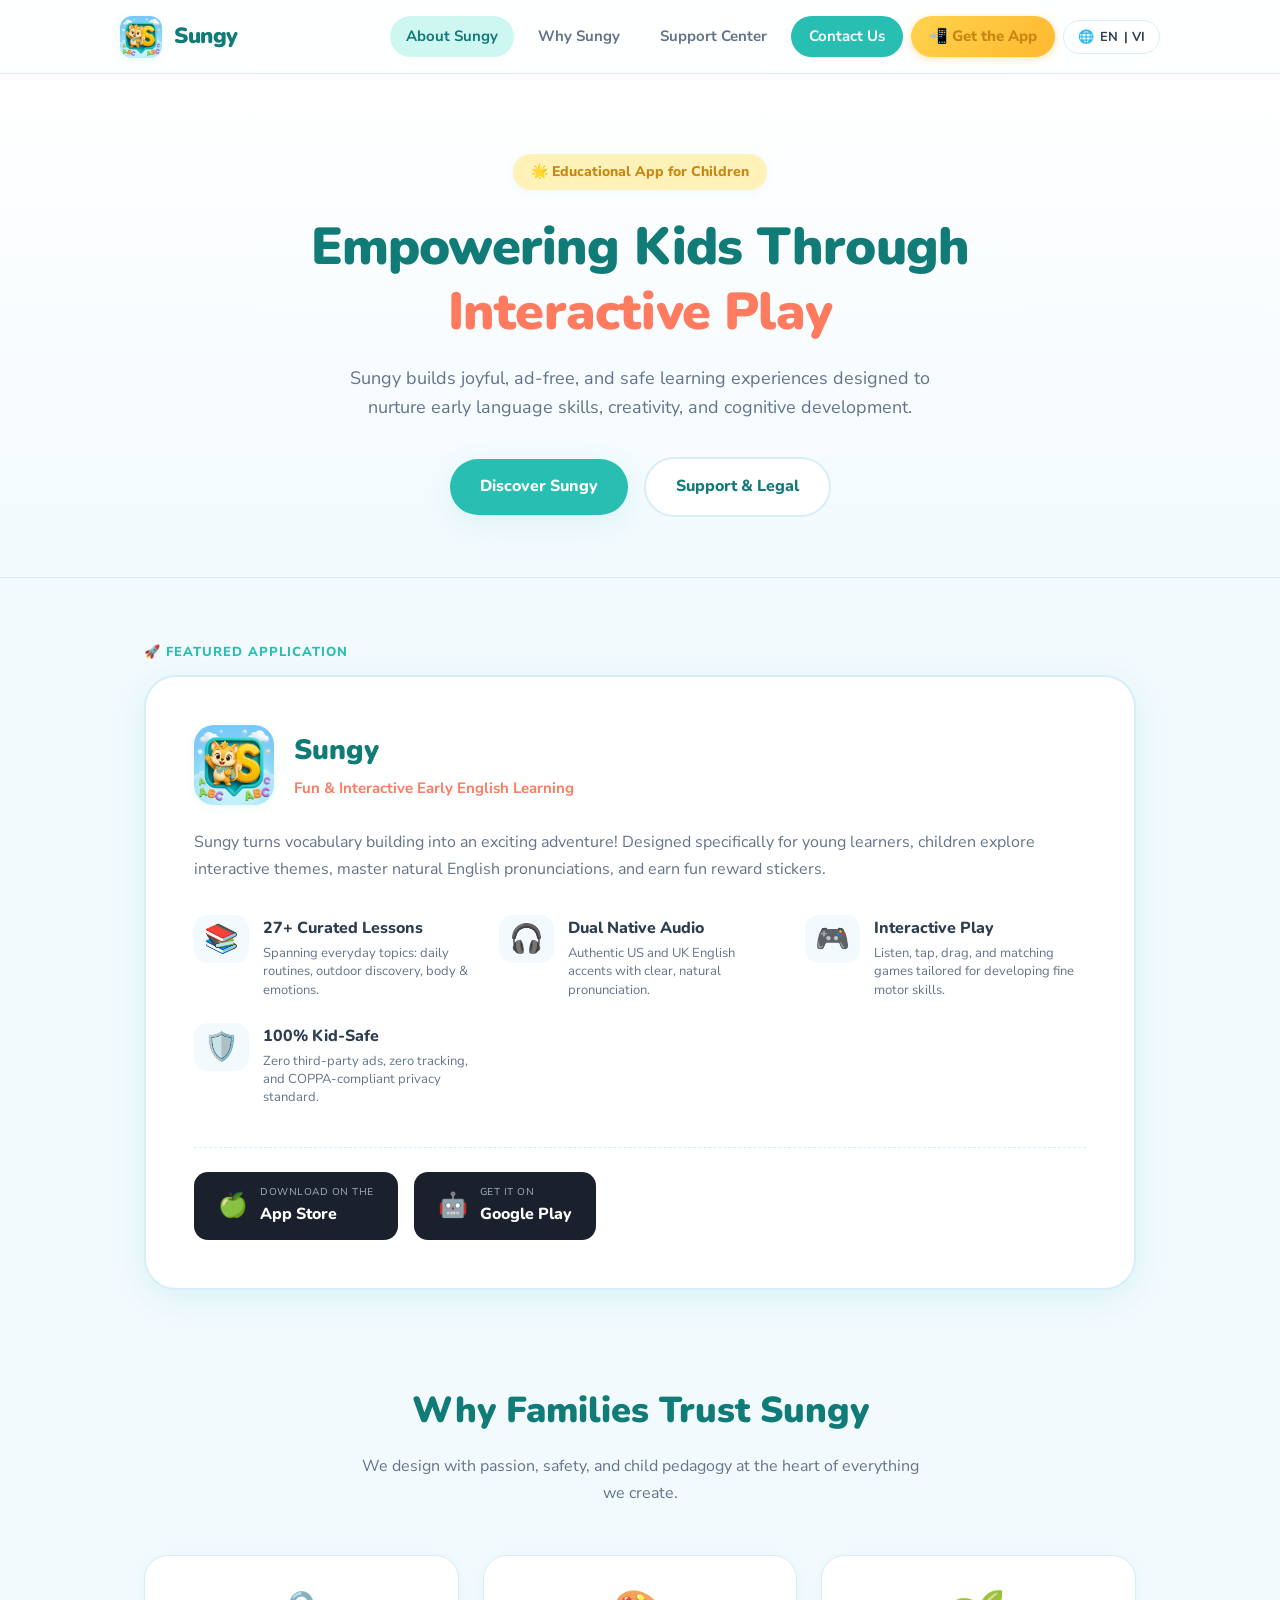
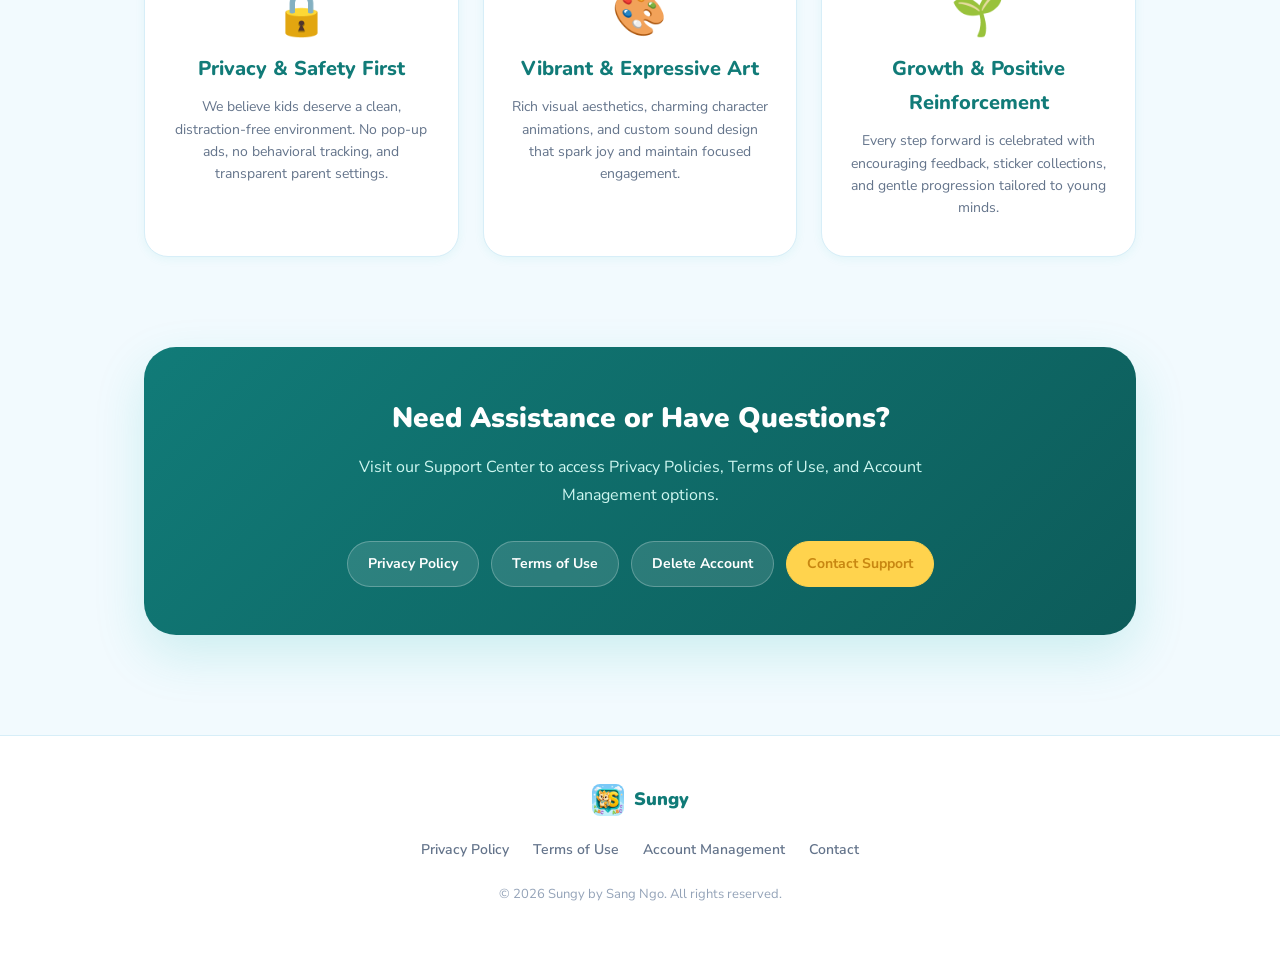
==== commit 3d092718: "Add link and SEO" ====
--- a/sungy-home/index.html
+++ b/sungy-home/index.html
@@ -5,7 +5,48 @@
   <meta name="viewport" content="width=device-width, initial-scale=1.0">
   <title>Sungy – Inspiring Safe & Interactive Learning for Kids</title>
   <meta name="description" content="Sungy creates engaging, ad-free educational applications for children, featuring interactive English learning for early language acquisition.">
+  <meta name="keywords" content="Sungy, Sungy app, tiếng Anh cho bé, học tiếng Anh mầm non, ứng dụng học tiếng Anh trẻ em, early English learning, kids educational app, safe kids app">
+  <link rel="canonical" href="https://sungy.net/">
   <link rel="icon" type="image/png" href="icon.png">
+
+  <!-- Open Graph / Facebook / Zalo -->
+  <meta property="og:type" content="website">
+  <meta property="og:url" content="https://sungy.net/">
+  <meta property="og:site_name" content="Sungy">
+  <meta property="og:title" content="Sungy – Inspiring Safe & Interactive Learning for Kids">
+  <meta property="og:description" content="Sungy creates engaging, ad-free educational applications for children, featuring interactive English learning for early language acquisition.">
+  <meta property="og:image" content="https://sungy.net/icon.png">
+
+  <!-- Twitter Cards -->
+  <meta name="twitter:card" content="summary_large_image">
+  <meta name="twitter:url" content="https://sungy.net/">
+  <meta name="twitter:title" content="Sungy – Inspiring Safe & Interactive Learning for Kids">
+  <meta name="twitter:description" content="Sungy creates engaging, ad-free educational applications for children, featuring interactive English learning for early language acquisition.">
+  <meta name="twitter:image" content="https://sungy.net/icon.png">
+
+  <!-- Schema.org JSON-LD Structured Data -->
+  <script type="application/ld+json">
+  {
+    "@context": "https://schema.org",
+    "@type": "SoftwareApplication",
+    "name": "Sungy",
+    "operatingSystem": "iOS, Android",
+    "applicationCategory": "EducationalApplication",
+    "offers": {
+      "@type": "Offer",
+      "price": "0",
+      "priceCurrency": "USD"
+    },
+    "description": "Sungy creates engaging, ad-free educational applications for children, featuring interactive English learning for early language acquisition.",
+    "author": {
+      "@type": "Person",
+      "name": "Sang Ngo"
+    },
+    "url": "https://sungy.net/",
+    "downloadUrl": "https://sungy.net/download"
+  }
+  </script>
+
   <link rel="stylesheet" href="style.css">
 </head>
 <body>
@@ -23,6 +64,9 @@
         <li><a href="https://support.sungy.net/" target="_blank" data-i18n="nav.support">Support Center</a></li>
         <li><a href="mailto:beanngo1990@gmail.com" class="btn-nav" data-i18n="nav.contact">Contact Us</a></li>
         <li>
+          <a href="#store-buttons" id="nav-download-btn" class="btn-download" data-i18n="nav.download">📲 Get the App</a>
+        </li>
+        <li>
           <button id="lang-toggle" class="lang-toggle-btn" aria-label="Toggle language">
             🌐 <strong>EN</strong> | VI
           </button>
@@ -95,21 +139,21 @@
             </div>
           </div>
 
-          <div class="store-buttons">
-            <div class="store-badge-placeholder">
+          <div class="store-buttons" id="store-buttons">
+            <a href="https://apps.apple.com/app/id6790650146" target="_blank" rel="noopener noreferrer" class="store-badge">
               <span class="store-icon">🍏</span>
               <div>
                 <span class="store-small" data-i18n="featured.storeAppStoreSmall">Download on the</span>
                 <span class="store-name">App Store</span>
               </div>
-            </div>
-            <div class="store-badge-placeholder">
+            </a>
+            <a href="https://play.google.com/store/apps/details?id=com.seduforge.skidsenglish" target="_blank" rel="noopener noreferrer" class="store-badge">
               <span class="store-icon">🤖</span>
               <div>
                 <span class="store-small" data-i18n="featured.storeGooglePlaySmall">GET IT ON</span>
                 <span class="store-name">Google Play</span>
               </div>
-            </div>
+            </a>
           </div>
         </div>
       </div>
--- a/sungy-home/style.css
+++ b/sungy-home/style.css
@@ -134,6 +134,24 @@
   box-shadow: var(--shadow-sm);
 }
 
+/* Download CTA button in navbar */
+.nav-links a.btn-download {
+  background: linear-gradient(135deg, var(--secondary) 0%, #FFB830 100%);
+  color: var(--secondary-dark);
+  padding: 8px 18px;
+  font-weight: 800;
+  border-radius: 999px;
+  box-shadow: 0 2px 8px rgba(255, 184, 48, 0.35);
+  transition: all 0.25s ease;
+}
+
+.nav-links a.btn-download:hover {
+  background: linear-gradient(135deg, #FFB830 0%, var(--secondary) 100%);
+  transform: translateY(-2px);
+  box-shadow: 0 6px 18px rgba(255, 184, 48, 0.45);
+  color: var(--secondary-dark);
+}
+
 /* Language Toggle Button */
 .lang-toggle-btn {
   display: inline-flex;
@@ -389,7 +407,12 @@
   border-top: 1px dashed var(--border);
 }
 
-.store-badge-placeholder {
+/* Offset sticky navbar when anchor-scrolling to store buttons */
+#store-buttons {
+  scroll-margin-top: calc(var(--nav-h) + 24px);
+}
+
+.store-badge {
   display: inline-flex;
   align-items: center;
   gap: 12px;
@@ -400,9 +423,10 @@
   cursor: pointer;
   transition: opacity 0.2s, transform 0.2s;
   user-select: none;
-}
-
-.store-badge-placeholder:hover {
+  text-decoration: none;
+}
+
+.store-badge:hover {
   opacity: 0.9;
   transform: translateY(-2px);
 }
@@ -597,5 +621,5 @@
   .app-card { padding: 28px 20px; }
   .feature-list { grid-template-columns: 1fr; }
   .support-banner { padding: 36px 20px; }
-  .nav-links a:not(.btn-nav) { display: none; }
-}
+  .nav-links a:not(.btn-nav):not(.btn-download) { display: none; }
+}
